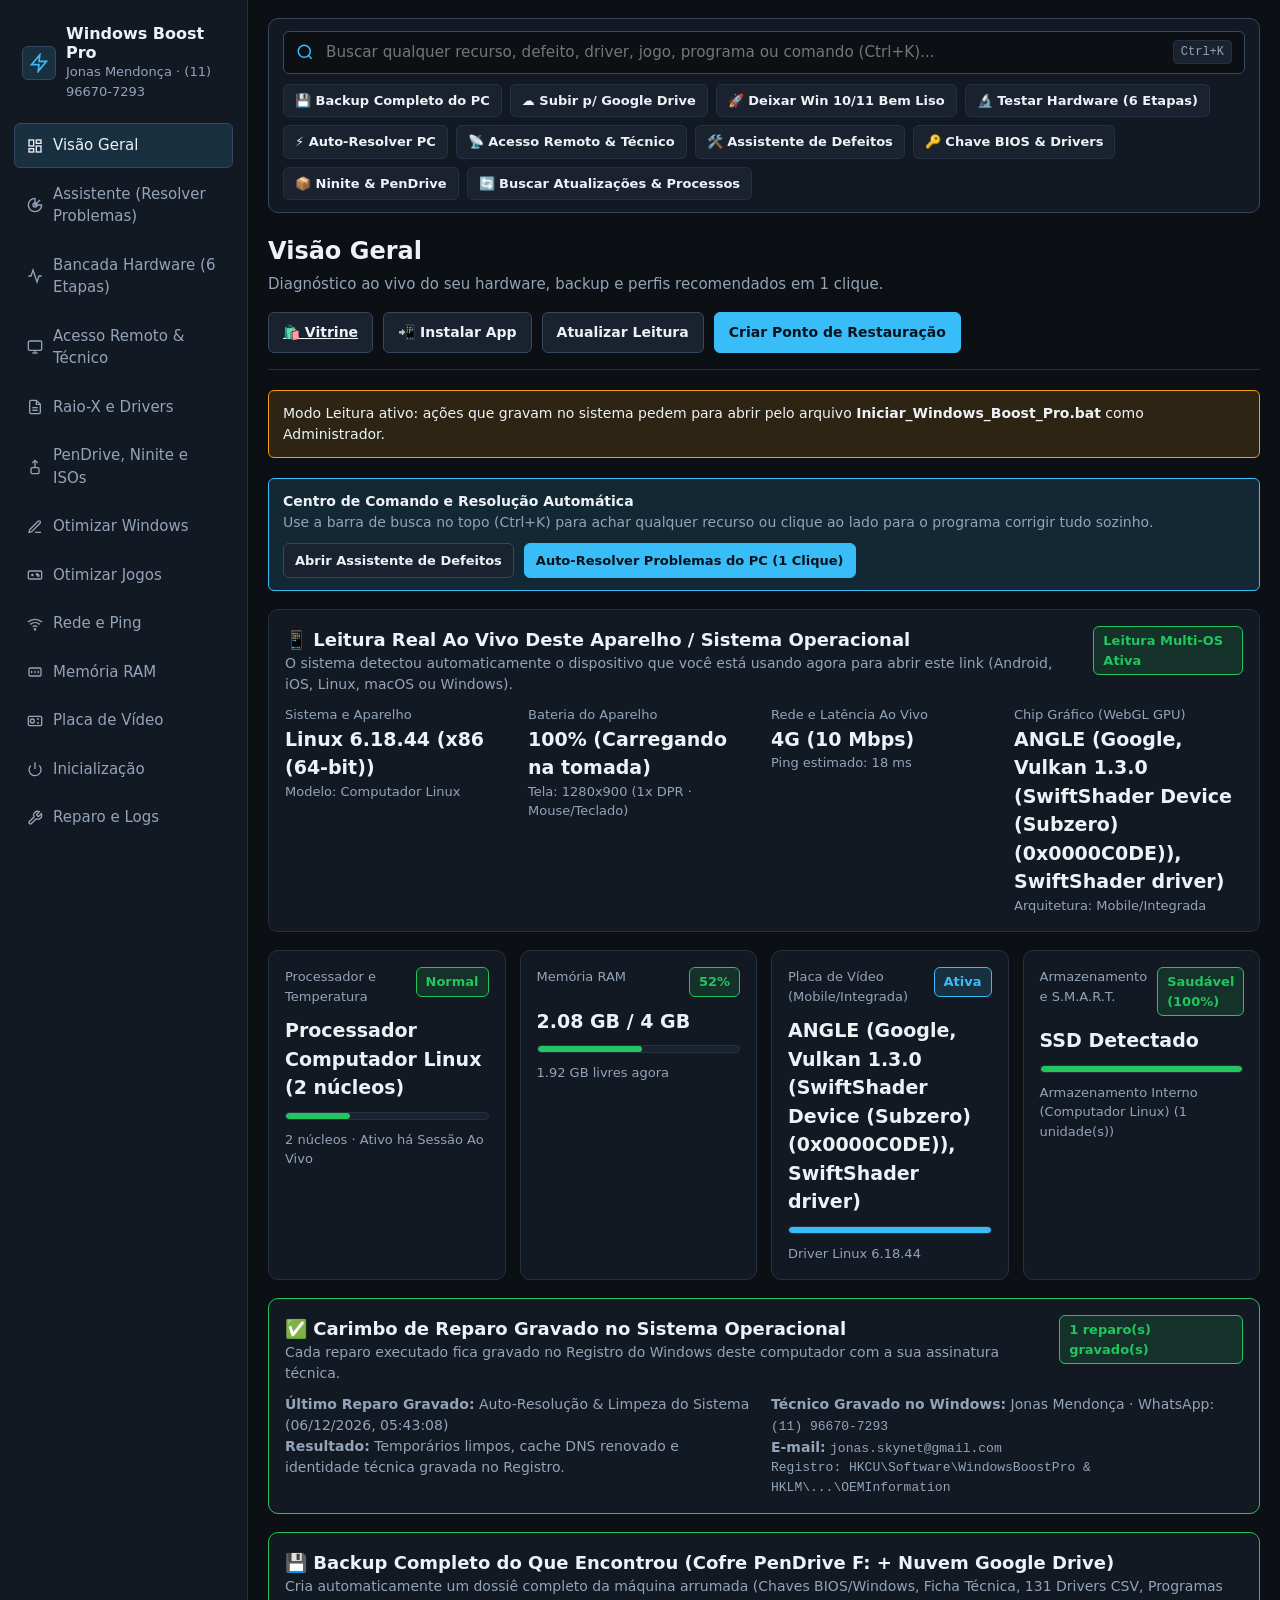
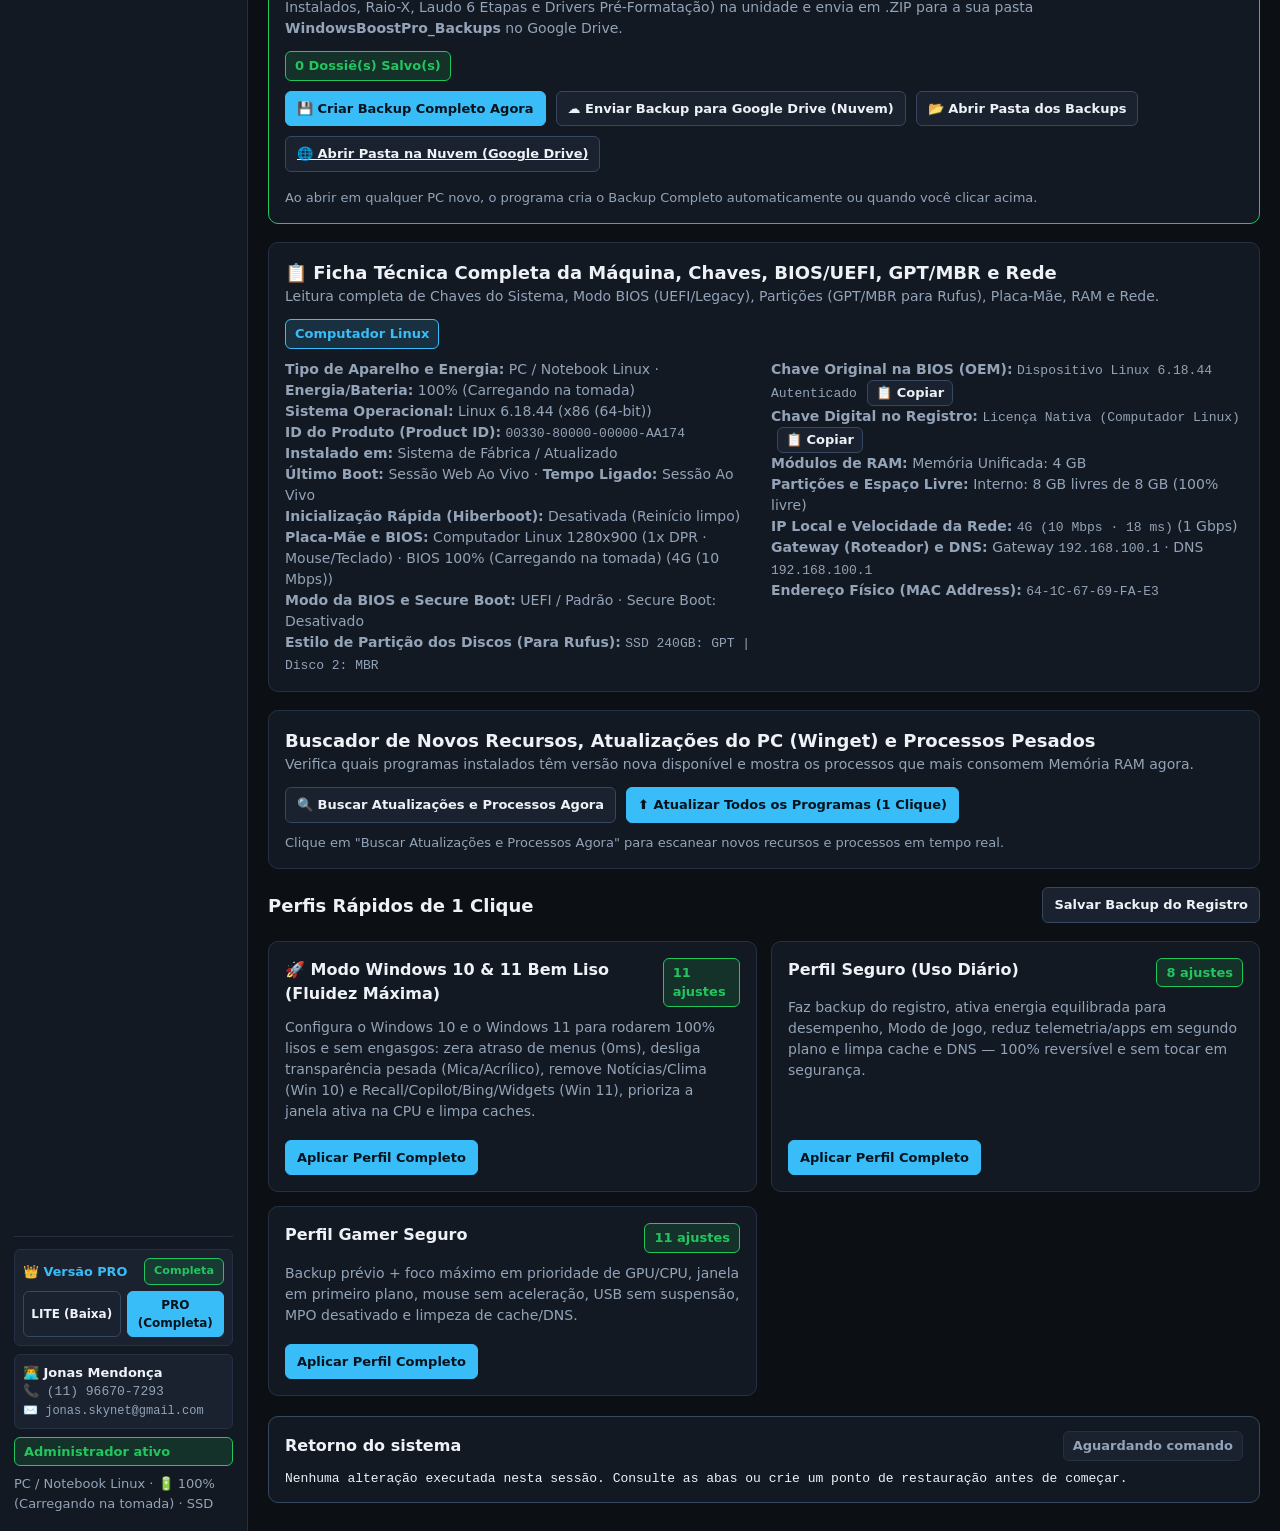
==== docs/index.html @ 18e3bb26 "vitrine: publicar apenas pagina comercial e demonstracao online segura" ====
<!DOCTYPE html>
<html lang="pt-BR">
<head>
  <meta charset="UTF-8">
  <meta name="viewport" content="width=device-width, initial-scale=1.0, viewport-fit=cover">
  <title>Windows Boost Pro — Otimização e Diagnóstico Universal</title>
  <meta name="description" content="Suíte profissional para PC, Notebook, Mac, Linux e Celular: Bancada de Hardware em 6 Etapas, Drivers, Otimização e Laudo PDF.">
  <meta name="theme-color" content="#0c1015">
  <meta name="mobile-web-app-capable" content="yes">
  <meta name="apple-mobile-web-app-capable" content="yes">
  <meta name="apple-mobile-web-app-status-bar-style" content="black-translucent">
  <meta name="apple-mobile-web-app-title" content="Boost Pro">
  <link rel="manifest" href="./manifest.json">
  <link rel="icon" type="image/svg+xml" href="./icon.svg">
  <link rel="apple-touch-icon" href="./icon.svg">
  <link rel="stylesheet" href="./styles.css">
</head>
<body>
  <header class="mobile-header" aria-label="Barra móvel">
    <button type="button" class="btn btn-sm mobile-menu-btn" id="btn-abrir-menu-mobile" aria-expanded="false" aria-controls="barra-lateral-principal">
      ☰ Menu
    </button>
    <div class="mobile-brand-wrap">
      <strong class="mobile-brand-title">Windows Boost Pro</strong>
      <span class="mobile-brand-sub" id="badge-dispositivo-mobile">Multi-Dispositivo</span>
    </div>
    <button type="button" class="btn btn-primary btn-sm" data-instalar-pwa="true">
      📲 App
    </button>
  </header>
  <div class="sidebar-overlay" id="overlay-menu-mobile" hidden></div>

  <div class="app-shell">
    <aside class="sidebar" id="barra-lateral-principal" aria-label="Navegação principal">
      <div class="brand">
        <div class="brand-mark" aria-hidden="true">
          <svg width="20" height="20" viewBox="0 0 24 24" fill="none" stroke="currentColor" stroke-width="2">
            <path d="M13 2L3 14h9l-1 8 10-12h-9l1-8z"/>
          </svg>
        </div>
        <div style="min-width:0; flex:1;">
          <p class="brand-title">Windows Boost Pro</p>
          <p class="brand-sub">Jonas Mendonça · (11) 96670-7293</p>
        </div>
        <button type="button" class="btn btn-sm mobile-close-btn" id="btn-fechar-menu-mobile" aria-label="Fechar menu">✕</button>
      </div>

      <nav class="nav-list" id="menu-navegacao">
        <button type="button" class="nav-btn is-active" data-tab="visao_geral">
          <svg width="16" height="16" viewBox="0 0 24 24" fill="none" stroke="currentColor" stroke-width="2" aria-hidden="true"><rect x="3" y="3" width="7" height="9"/><rect x="14" y="3" width="7" height="5"/><rect x="14" y="12" width="7" height="9"/><rect x="3" y="16" width="7" height="5"/></svg>
          Visão Geral
        </button>
        <button type="button" class="nav-btn" data-tab="assistente">
          <svg width="16" height="16" viewBox="0 0 24 24" fill="none" stroke="currentColor" stroke-width="2" aria-hidden="true"><path d="M12 2a10 10 0 1 0 10 10H12V2z"/><path d="M12 12L19.5 4.5"/><circle cx="12" cy="12" r="3"/></svg>
          Assistente (Resolver Problemas)
        </button>
        <button type="button" class="nav-btn" data-tab="bancada_hardware">
          <svg width="16" height="16" viewBox="0 0 24 24" fill="none" stroke="currentColor" stroke-width="2" aria-hidden="true"><path d="M22 12h-4l-3 9L9 3l-3 9H2"/></svg>
          Bancada Hardware (6 Etapas)
        </button>
        <button type="button" class="nav-btn" data-tab="remoto_tecnico">
          <svg width="16" height="16" viewBox="0 0 24 24" fill="none" stroke="currentColor" stroke-width="2" aria-hidden="true"><rect x="2" y="3" width="20" height="14" rx="2"/><line x1="8" y1="21" x2="16" y2="21"/><line x1="12" y1="17" x2="12" y2="21"/></svg>
          Acesso Remoto &amp; Técnico
        </button>
        <button type="button" class="nav-btn" data-tab="raiox_drivers">
          <svg width="16" height="16" viewBox="0 0 24 24" fill="none" stroke="currentColor" stroke-width="2" aria-hidden="true"><path d="M14 2H6a2 2 0 0 0-2 2v16a2 2 0 0 0 2 2h12a2 2 0 0 0 2-2V8z"/><polyline points="14 2 14 8 20 8"/><line x1="16" y1="13" x2="8" y2="13"/><line x1="16" y1="17" x2="8" y2="17"/></svg>
          Raio-X e Drivers
        </button>
        <button type="button" class="nav-btn" data-tab="pendrive_isos">
          <svg width="16" height="16" viewBox="0 0 24 24" fill="none" stroke="currentColor" stroke-width="2" aria-hidden="true"><path d="M12 2v11"/><polyline points="8 6 12 2 16 6"/><rect x="6" y="13" width="12" height="9" rx="2"/></svg>
          PenDrive, Ninite e ISOs
        </button>
        <button type="button" class="nav-btn" data-tab="otimizar_windows">
          <svg width="16" height="16" viewBox="0 0 24 24" fill="none" stroke="currentColor" stroke-width="2" aria-hidden="true"><path d="M12 20h9"/><path d="M16.5 3.5a2.12 2.12 0 1 1 3 3L7 19l-4 1 1-4Z"/></svg>
          Otimizar Windows
        </button>
        <button type="button" class="nav-btn" data-tab="otimizar_jogos">
          <svg width="16" height="16" viewBox="0 0 24 24" fill="none" stroke="currentColor" stroke-width="2" aria-hidden="true"><rect x="2" y="6" width="20" height="12" rx="2"/><path d="M6 12h4"/><path d="M8 10v4"/><circle cx="15" cy="11" r="1"/><circle cx="17" cy="13" r="1"/></svg>
          Otimizar Jogos
        </button>
        <button type="button" class="nav-btn" data-tab="rede_ping">
          <svg width="16" height="16" viewBox="0 0 24 24" fill="none" stroke="currentColor" stroke-width="2" aria-hidden="true"><path d="M5 12.55a11 11 0 0 1 14.08 0"/><path d="M1.42 9a16 16 0 0 1 21.16 0"/><path d="M8.53 16.11a6 6 0 0 1 6.95 0"/><circle cx="12" cy="20" r="1"/></svg>
          Rede e Ping
        </button>
        <button type="button" class="nav-btn" data-tab="memoria_ram">
          <svg width="16" height="16" viewBox="0 0 24 24" fill="none" stroke="currentColor" stroke-width="2" aria-hidden="true"><rect x="3" y="6" width="18" height="12" rx="2"/><path d="M7 10v4"/><path d="M12 10v4"/><path d="M17 10v4"/></svg>
          Memória RAM
        </button>
        <button type="button" class="nav-btn" data-tab="placa_video">
          <svg width="16" height="16" viewBox="0 0 24 24" fill="none" stroke="currentColor" stroke-width="2" aria-hidden="true"><rect x="2" y="5" width="20" height="14" rx="2"/><circle cx="8" cy="12" r="3"/><path d="M15 9h3"/><path d="M15 15h3"/></svg>
          Placa de Vídeo
        </button>
        <button type="button" class="nav-btn" data-tab="inicializacao">
          <svg width="16" height="16" viewBox="0 0 24 24" fill="none" stroke="currentColor" stroke-width="2" aria-hidden="true"><path d="M12 2v10"/><path d="M18.4 6.6a9 9 0 1 1-12.77.04"/></svg>
          Inicialização
        </button>
        <button type="button" class="nav-btn" data-tab="reparo_logs">
          <svg width="16" height="16" viewBox="0 0 24 24" fill="none" stroke="currentColor" stroke-width="2" aria-hidden="true"><path d="M14.7 6.3a1 1 0 0 0 0 1.4l1.6 1.6a1 1 0 0 0 1.4 0l3.77-3.77a6 6 0 0 1-7.94 7.94l-6.91 6.91a2.12 2.12 0 0 1-3-3l6.91-6.91a6 6 0 0 1 7.94-7.94l-3.76 3.76Z"/></svg>
          Reparo e Logs
        </button>
      </nav>

      <div class="sidebar-foot">
        <div id="bloco-edicao-sidebar" style="padding: 8px; border-radius: 6px; background: var(--surface-2); border: 1px solid var(--border); display:flex; flex-direction:column; gap:6px;">
          <div style="display:flex; justify-content:space-between; align-items:center; gap:6px;">
            <strong id="label-edicao-atual" style="font-size:0.8rem; color: var(--primary);">👑 Versão PRO</strong>
            <span id="badge-edicao-sidebar" class="badge badge-ok" style="font-size:0.7rem;">Completa</span>
          </div>
          <div style="display:flex; gap:6px;">
            <button type="button" class="btn btn-sm" style="flex:1; padding:4px 6px; font-size:0.75rem;" data-trocar-edicao="lite">LITE (Baixa)</button>
            <button type="button" class="btn btn-primary btn-sm" style="flex:1; padding:4px 6px; font-size:0.75rem;" data-trocar-edicao="pro">PRO (Completa)</button>
          </div>
        </div>
        <div id="cracha-tecnico-sidebar" style="padding: 8px; border-radius: 6px; background: var(--surface-2); border: 1px solid var(--border);">
          <strong id="nome-tecnico-sidebar" style="display:block; color: var(--text);">👨‍💻 Jonas Mendonça</strong>
          <span id="tel-tecnico-sidebar" class="mono" style="display:block;">📞 (11) 96670-7293</span>
          <span id="email-tecnico-sidebar" class="mono" style="display:block; font-size:0.75rem; color: var(--text-muted);">✉️ jonas.skynet@gmail.com</span>
        </div>
        <span id="status-admin-sidebar" class="badge">Verificando privilégios...</span>
        <span id="status-disco-sidebar">Armazenamento: verificando...</span>
      </div>
    </aside>

    <main class="main-area">
      <div class="global-search-bar" role="search" aria-label="Busca global de recursos e soluções">
        <div class="search-input-wrap">
          <svg width="18" height="18" viewBox="0 0 24 24" fill="none" stroke="currentColor" stroke-width="2" aria-hidden="true"><circle cx="11" cy="11" r="8"/><line x1="21" y1="21" x2="16.65" y2="16.65"/></svg>
          <input
            type="search"
            id="input-busca-global"
            class="global-search-input"
            placeholder="Buscar qualquer recurso, defeito, driver, jogo, programa ou comando (Ctrl+K)..."
            autocomplete="off"
          >
          <kbd class="kbd-hint">Ctrl+K</kbd>
        </div>
        <div class="quick-pills" aria-label="Atalhos rápidos">
          <button type="button" class="quick-pill" data-criar-dossie="true">💾 Backup Completo do PC</button>
          <button type="button" class="quick-pill" data-enviar-gdrive="true">☁️ Subir p/ Google Drive</button>
          <button type="button" class="quick-pill" data-perfil="perfil_windows_liso">🚀 Deixar Win 10/11 Bem Liso</button>
          <button type="button" class="quick-pill" data-atalho-aba="bancada_hardware">🔬 Testar Hardware (6 Etapas)</button>
          <button type="button" class="quick-pill" data-autocorrigir="true">⚡ Auto-Resolver PC</button>
          <button type="button" class="quick-pill" data-atalho-aba="remoto_tecnico">📡 Acesso Remoto &amp; Técnico</button>
          <button type="button" class="quick-pill" data-atalho-aba="assistente">🛠️ Assistente de Defeitos</button>
          <button type="button" class="quick-pill" data-atalho-aba="raiox_drivers">🔑 Chave BIOS &amp; Drivers</button>
          <button type="button" class="quick-pill" data-atalho-aba="pendrive_isos">📦 Ninite &amp; PenDrive</button>
          <button type="button" class="quick-pill" id="btn-topo-novos-recursos">🔄 Buscar Atualizações &amp; Processos</button>
        </div>
      </div>

      <section id="painel-resultados-busca" class="search-results-drawer" hidden aria-live="polite"></section>

      <header class="topbar">
        <div>
          <h1 class="page-title" id="titulo-aba">Visão Geral</h1>
          <p class="page-subtitle" id="subtitulo-aba">Diagnóstico ao vivo do seu hardware e ajustes reversíveis com backup.</p>
        </div>
        <div class="topbar-actions">
          <a class="btn" href="./vitrine.html" target="_blank" rel="noopener">🛍️ Vitrine</a>
          <button type="button" class="btn" data-instalar-pwa="true">📲 Instalar App</button>
          <button type="button" class="btn" id="btn-atualizar-hw">Atualizar Leitura</button>
          <button type="button" class="btn btn-primary" id="btn-ponto-restauracao">Criar Ponto de Restauração</button>
        </div>
      </header>

      <div id="aviso-admin-banner" class="notice notice-warn" hidden>
        <span>Modo Leitura ativo: ações que gravam no sistema pedem para abrir pelo arquivo <strong>Iniciar_Windows_Boost_Pro.bat</strong> como Administrador.</span>
      </div>

      <section id="conteudo-principal" aria-live="polite"></section>

      <section class="console-box" aria-label="Retorno das execuções">
        <div class="console-head">
          <strong>Retorno do sistema</strong>
          <span class="badge" id="console-status">Aguardando comando</span>
        </div>
        <pre class="console-pre" id="console-saida">Nenhuma alteração executada nesta sessão. Consulte as abas ou crie um ponto de restauração antes de começar.</pre>
      </section>
    </main>
  </div>

  <div class="modal-backdrop" id="modal-avancado" hidden role="dialog" aria-modal="true" aria-labelledby="modal-avancado-titulo">
    <div class="modal-dialog">
      <h2 class="section-title" id="modal-avancado-titulo">Confirmação de ajuste avançado</h2>
      <p class="item-desc" id="modal-avancado-texto">Este ajuste altera recursos de proteção baseados em virtualização do Windows.</p>
      <div class="modal-actions">
        <button type="button" class="btn" id="btn-modal-cancelar">Cancelar</button>
        <button type="button" class="btn btn-danger" id="btn-modal-confirmar">Confirmar aplicação</button>
      </div>
    </div>
  </div>

  <script type="module" src="./app.js"></script>
</body>
</html>
---- docs/styles.css ----
/* Hallmark Floor · Interface técnica local em estúdio escuro sem ruído visual */
:root {
  --bg: #0c1015;
  --surface: #131922;
  --surface-2: #19222e;
  --border: #253142;
  --border-strong: #36475f;
  --text: #eef2f7;
  --text-muted: #93a3b8;
  --primary: #38bdf8;
  --primary-hover: #7dd3fc;
  --on-primary: #06131d;
  --primary-soft: rgba(56, 189, 248, 0.14);
  --ok: #22c55e;
  --ok-soft: rgba(34, 197, 94, 0.14);
  --warn: #f59e0b;
  --warn-soft: rgba(245, 158, 11, 0.14);
  --danger: #ef4444;
  --danger-soft: rgba(239, 68, 68, 0.14);
  --overlay: rgba(6, 9, 13, 0.78);
  --font-sans: "Segoe UI Variable", "Segoe UI", system-ui, -apple-system, sans-serif;
  --font-mono: "Cascadia Code", "Consolas", monospace;
  --radius: 10px;
  --radius-sm: 6px;
}

*,
*::before,
*::after {
  box-sizing: border-box;
}

html,
body {
  margin: 0;
  padding: 0;
  overflow-x: clip;
  background-color: var(--bg);
  color: var(--text);
  font-family: var(--font-sans);
  font-size: 16px;
  line-height: 1.5;
}

button,
input,
select {
  font: inherit;
  color: inherit;
}

:focus-visible {
  outline: 2px solid var(--primary);
  outline-offset: 2px;
}

.app-shell {
  display: grid;
  grid-template-columns: 248px minmax(0, 1fr);
  min-height: 100vh;
  max-width: 1480px;
  margin: 0 auto;
}

/* Barra lateral */
.sidebar {
  background-color: var(--surface);
  border-right: 1px solid var(--border);
  padding: 20px 14px;
  display: flex;
  flex-direction: column;
  gap: 18px;
}

.brand {
  display: flex;
  align-items: center;
  gap: 10px;
  padding: 4px 8px;
}

.brand-mark {
  width: 34px;
  height: 34px;
  border-radius: var(--radius-sm);
  background-color: var(--primary-soft);
  border: 1px solid var(--border-strong);
  color: var(--primary);
  display: grid;
  place-items: center;
  flex-shrink: 0;
}

.brand-title {
  margin: 0;
  font-size: 1rem;
  font-weight: 700;
  line-height: 1.2;
}

.brand-sub {
  margin: 0;
  font-size: 0.8125rem;
  color: var(--text-muted);
}

.nav-list {
  display: flex;
  flex-direction: column;
  gap: 4px;
}

.nav-btn {
  width: 100%;
  display: flex;
  align-items: center;
  gap: 10px;
  padding: 10px 12px;
  border: 1px solid transparent;
  border-radius: var(--radius-sm);
  background-color: transparent;
  color: var(--text-muted);
  text-align: left;
  font-size: 0.9375rem;
  font-weight: 500;
  cursor: pointer;
  transition: background-color 140ms ease, color 140ms ease, border-color 140ms ease;
}

.nav-btn:hover {
  background-color: var(--surface-2);
  color: var(--text);
}

.nav-btn.is-active {
  background-color: var(--primary-soft);
  border-color: var(--border-strong);
  color: var(--text);
}

.nav-btn svg {
  flex-shrink: 0;
}

.sidebar-foot {
  margin-top: auto;
  padding-top: 12px;
  border-top: 1px solid var(--border);
  display: flex;
  flex-direction: column;
  gap: 8px;
  font-size: 0.8125rem;
  color: var(--text-muted);
}

/* Conteúdo principal */
.main-area {
  min-width: 0;
  padding: 24px 28px 36px;
  display: flex;
  flex-direction: column;
  gap: 20px;
}

#conteudo-principal {
  display: flex;
  flex-direction: column;
  gap: 18px;
}

.topbar {
  display: flex;
  flex-wrap: wrap;
  align-items: flex-start;
  justify-content: space-between;
  gap: 16px;
  padding-bottom: 16px;
  border-bottom: 1px solid var(--border);
}

/* Barra de busca global e pílulas de comando rápido */
.global-search-bar {
  background-color: var(--surface);
  border: 1px solid var(--border-strong);
  border-radius: var(--radius);
  padding: 12px 14px;
  display: flex;
  flex-direction: column;
  gap: 10px;
}

.search-input-wrap {
  display: flex;
  align-items: center;
  gap: 10px;
  background-color: var(--bg);
  border: 1px solid var(--border-strong);
  border-radius: var(--radius-sm);
  padding: 8px 12px;
  color: var(--primary);
}

.search-input-wrap:focus-within {
  border-color: var(--primary);
}

.global-search-input {
  flex: 1 1 auto;
  min-width: 0;
  border: none;
  background: transparent;
  color: var(--text);
  font-size: 0.95rem;
  outline: none;
}

.kbd-hint {
  font-family: var(--font-mono);
  font-size: 0.75rem;
  padding: 2px 7px;
  border-radius: 4px;
  background-color: var(--surface-2);
  border: 1px solid var(--border);
  color: var(--text-muted);
  flex-shrink: 0;
}

.quick-pills {
  display: flex;
  flex-wrap: wrap;
  gap: 8px;
}

.quick-pill {
  padding: 6px 11px;
  border-radius: var(--radius-sm);
  border: 1px solid var(--border);
  background-color: var(--surface-2);
  color: var(--text);
  font-size: 0.8125rem;
  font-weight: 600;
  cursor: pointer;
  transition: background-color 140ms ease, border-color 140ms ease, color 140ms ease;
}

.quick-pill:hover {
  border-color: var(--primary);
  background-color: var(--primary-soft);
}

.search-results-drawer {
  background-color: var(--surface);
  border: 1px solid var(--primary);
  border-radius: var(--radius);
  padding: 16px;
  display: flex;
  flex-direction: column;
  gap: 12px;
}

.search-results-drawer[hidden] {
  display: none;
}

/* Barras de progresso visuais para RAM, Saúde e Discos */
.meter-track {
  width: 100%;
  height: 8px;
  border-radius: 999px;
  background-color: var(--surface-2);
  border: 1px solid var(--border);
  overflow: hidden;
}

.meter-fill {
  height: 100%;
  border-radius: 999px;
  background-color: var(--primary);
  transition: width 220ms ease;
}

.meter-fill-ok {
  background-color: var(--ok);
}

.meter-fill-warn {
  background-color: var(--warn);
}

.meter-fill-danger {
  background-color: var(--danger);
}

/* Notificação flutuante imediata (Toast) para retorno visível no PC e celular */
.toast-flutuante {
  position: fixed;
  top: 16px;
  right: 16px;
  z-index: 80;
  max-width: 390px;
  background-color: var(--surface);
  border: 1px solid var(--primary);
  border-radius: var(--radius);
  padding: 12px 14px;
  display: flex;
  flex-direction: column;
  gap: 4px;
}

.toast-flutuante[hidden] {
  display: none;
}

.toast-ok {
  border-color: var(--ok);
}

.toast-danger {
  border-color: var(--danger);
}

.page-title {
  margin: 0;
  font-size: 1.5rem;
  font-weight: 700;
  overflow-wrap: break-word;
}

.page-subtitle {
  margin: 4px 0 0;
  color: var(--text-muted);
  font-size: 0.9375rem;
}

.topbar-actions {
  display: flex;
  flex-wrap: wrap;
  align-items: center;
  gap: 10px;
}

/* Botões */
.btn {
  display: inline-flex;
  align-items: center;
  justify-content: center;
  gap: 8px;
  padding: 9px 14px;
  border-radius: var(--radius-sm);
  border: 1px solid var(--border-strong);
  background-color: var(--surface-2);
  color: var(--text);
  font-size: 0.875rem;
  font-weight: 600;
  cursor: pointer;
  transition: background-color 140ms ease, border-color 140ms ease, color 140ms ease;
}

.btn:hover:not(:disabled) {
  background-color: var(--surface);
  border-color: var(--primary);
}

.btn:disabled {
  opacity: 0.55;
  cursor: not-allowed;
}

.btn-primary {
  background-color: var(--primary);
  border-color: var(--primary);
  color: var(--on-primary);
}

.btn-primary:hover:not(:disabled) {
  background-color: var(--primary-hover);
  border-color: var(--primary-hover);
}

.btn-danger {
  background-color: var(--danger-soft);
  border-color: var(--danger);
  color: var(--text);
}

.btn-danger:hover:not(:disabled) {
  background-color: var(--danger);
}

.btn-sm {
  padding: 7px 11px;
  font-size: 0.8125rem;
}

/* Badges de estado sem caixa alta esticada */
.badge {
  display: inline-flex;
  align-items: center;
  gap: 6px;
  padding: 4px 9px;
  border-radius: var(--radius-sm);
  font-size: 0.8125rem;
  font-weight: 600;
  border: 1px solid var(--border);
  background-color: var(--surface-2);
  color: var(--text-muted);
}

.badge-ok {
  background-color: var(--ok-soft);
  border-color: var(--ok);
  color: var(--ok);
}

.badge-warn {
  background-color: var(--warn-soft);
  border-color: var(--warn);
  color: var(--warn);
}

.badge-danger {
  background-color: var(--danger-soft);
  border-color: var(--danger);
  color: var(--danger);
}

.badge-info {
  background-color: var(--primary-soft);
  border-color: var(--primary);
  color: var(--primary);
}

/* Grades de métricas e cartões (sem card dentro de card) */
.metrics-grid {
  display: grid;
  grid-template-columns: repeat(4, minmax(0, 1fr));
  gap: 14px;
}

.cards-grid {
  display: grid;
  grid-template-columns: repeat(2, minmax(0, 1fr));
  gap: 14px;
}

.panel {
  background-color: var(--surface);
  border: 1px solid var(--border);
  border-radius: var(--radius);
  padding: 16px;
  display: flex;
  flex-direction: column;
  gap: 10px;
  min-width: 0;
}

.metric-label {
  font-size: 0.8125rem;
  color: var(--text-muted);
  margin: 0;
}

.metric-value {
  font-size: 1.1875rem;
  font-weight: 700;
  margin: 0;
  overflow-wrap: break-word;
}

.metric-meta {
  font-size: 0.8125rem;
  color: var(--text-muted);
  margin: 0;
}

.section-head {
  display: flex;
  flex-wrap: wrap;
  align-items: center;
  justify-content: space-between;
  gap: 12px;
}

.section-title {
  margin: 0;
  font-size: 1.125rem;
  font-weight: 700;
}

/* Barra de filtros e buscas */
.toolbar {
  display: flex;
  flex-wrap: wrap;
  align-items: center;
  gap: 10px;
}

.input-field {
  flex: 1 1 240px;
  min-width: 0;
  padding: 9px 12px;
  border-radius: var(--radius-sm);
  border: 1px solid var(--border-strong);
  background-color: var(--surface);
  color: var(--text);
  font-size: 0.9375rem;
}

.filter-group {
  display: flex;
  flex-wrap: wrap;
  gap: 6px;
}

.filter-chip {
  padding: 7px 12px;
  border-radius: var(--radius-sm);
  border: 1px solid var(--border);
  background-color: var(--surface);
  color: var(--text-muted);
  font-size: 0.8125rem;
  font-weight: 600;
  cursor: pointer;
  transition: background-color 140ms ease, border-color 140ms ease, color 140ms ease;
}

.filter-chip.is-active {
  background-color: var(--primary-soft);
  border-color: var(--primary);
  color: var(--text);
}

/* Banner informativo */
.notice {
  padding: 12px 14px;
  border-radius: var(--radius-sm);
  border: 1px solid var(--border-strong);
  background-color: var(--surface);
  font-size: 0.875rem;
  display: flex;
  flex-wrap: wrap;
  align-items: center;
  justify-content: space-between;
  gap: 10px;
}

.notice-warn {
  border-color: var(--warn);
  background-color: var(--warn-soft);
}

.notice-info {
  border-color: var(--primary);
  background-color: var(--primary-soft);
}

/* Card de otimização */
.item-head {
  display: flex;
  align-items: flex-start;
  justify-content: space-between;
  gap: 10px;
}

.item-title {
  margin: 0;
  font-size: 1rem;
  font-weight: 600;
}

.item-desc {
  margin: 0;
  font-size: 0.875rem;
  color: var(--text-muted);
}

.item-tags {
  display: flex;
  flex-wrap: wrap;
  gap: 6px;
}

.item-actions {
  margin-top: auto;
  padding-top: 8px;
  display: flex;
  flex-wrap: wrap;
  gap: 8px;
}

/* Tabela simples para jogos, inicialização e ping */
.table-wrap {
  width: 100%;
  overflow-x: auto;
  border: 1px solid var(--border);
  border-radius: var(--radius);
  background-color: var(--surface);
}

.data-table {
  width: 100%;
  border-collapse: collapse;
  font-size: 0.875rem;
}

.data-table th,
.data-table td {
  padding: 11px 14px;
  text-align: left;
  border-bottom: 1px solid var(--border);
  vertical-align: middle;
}

.data-table th {
  color: var(--text-muted);
  font-weight: 600;
  background-color: var(--surface-2);
}

.data-table tr:last-child td {
  border-bottom: none;
}

.mono {
  font-family: var(--font-mono);
  font-size: 0.8125rem;
}

/* Faixa de saída do console */
.console-box {
  background-color: var(--surface);
  border: 1px solid var(--border-strong);
  border-radius: var(--radius);
  padding: 14px 16px;
  display: flex;
  flex-direction: column;
  gap: 8px;
}

.console-head {
  display: flex;
  align-items: center;
  justify-content: space-between;
  gap: 8px;
}

.console-pre {
  margin: 0;
  font-family: var(--font-mono);
  font-size: 0.8125rem;
  white-space: pre-wrap;
  word-break: break-word;
  color: var(--text);
  max-height: 220px;
  overflow-y: auto;
}

/* Modal de confirmação avançada */
.modal-backdrop {
  position: fixed;
  inset: 0;
  background-color: var(--overlay);
  display: grid;
  place-items: center;
  padding: 16px;
  z-index: 50;
}

.modal-backdrop[hidden] {
  display: none;
}

.modal-dialog {
  width: 100%;
  max-width: 480px;
  background-color: var(--surface);
  border: 1px solid var(--danger);
  border-radius: var(--radius);
  padding: 20px;
  display: flex;
  flex-direction: column;
  gap: 14px;
}

.modal-actions {
  display: flex;
  justify-content: flex-end;
  gap: 10px;
}

/* Cabeçalho móvel e gaveta lateral para Celulares, Tablets, Notebooks e Mac */
.mobile-header,
.mobile-close-btn,
.sidebar-overlay {
  display: none;
}

@media (max-width: 1280px) {
  .main-area {
    padding: 18px 20px 30px;
  }
}

@media (max-width: 1080px) {
  .metrics-grid {
    grid-template-columns: repeat(2, minmax(0, 1fr));
  }
}

@media (max-width: 860px) {
  body {
    font-size: 15px;
    padding-bottom: env(safe-area-inset-bottom, 0px);
  }

  .mobile-header {
    position: sticky;
    top: 0;
    z-index: 45;
    display: flex;
    align-items: center;
    justify-content: space-between;
    gap: 10px;
    padding: calc(10px + env(safe-area-inset-top, 0px)) 14px 10px;
    background-color: var(--surface);
    border-bottom: 1px solid var(--border-strong);
  }

  .mobile-brand-wrap {
    display: flex;
    flex-direction: column;
    min-width: 0;
    flex: 1;
  }

  .mobile-brand-title {
    font-size: 0.95rem;
    line-height: 1.2;
    white-space: nowrap;
    overflow: hidden;
    text-overflow: ellipsis;
  }

  .mobile-brand-sub {
    font-size: 0.75rem;
    color: var(--primary);
    white-space: nowrap;
    overflow: hidden;
    text-overflow: ellipsis;
  }

  .mobile-close-btn {
    display: inline-flex;
    align-items: center;
    justify-content: center;
    min-width: 36px;
    min-height: 36px;
    padding: 4px 10px;
  }

  .sidebar-overlay {
    position: fixed;
    inset: 0;
    z-index: 55;
    background-color: var(--overlay);
  }

  .sidebar-overlay.is-open {
    display: block;
  }

  .app-shell {
    grid-template-columns: 1fr;
  }

  .sidebar {
    position: fixed;
    top: 0;
    left: 0;
    bottom: 0;
    width: min(84vw, 310px);
    z-index: 60;
    overflow-y: auto;
    border-right: 1px solid var(--border-strong);
    border-bottom: none;
    transform: translateX(-105%);
    transition: transform 180ms ease;
  }

  .sidebar.is-open {
    transform: translateX(0);
  }

  .main-area {
    padding: 14px 12px 28px;
    gap: 14px;
  }

  .quick-pills {
    flex-wrap: nowrap;
    overflow-x: auto;
    -webkit-overflow-scrolling: touch;
    padding-bottom: 4px;
    scrollbar-width: thin;
  }

  .quick-pill {
    flex: 0 0 auto;
    white-space: nowrap;
    min-height: 38px;
  }

  .kbd-hint {
    display: none;
  }

  .btn,
  .nav-btn {
    min-height: 44px;
  }

  .topbar {
    gap: 10px;
  }

  .topbar-actions {
    width: 100%;
    display: flex;
    flex-wrap: wrap;
    gap: 8px;
  }

  .topbar-actions .btn {
    flex: 1 1 auto;
    justify-content: center;
  }

  .cards-grid,
  .metrics-grid {
    grid-template-columns: 1fr;
  }

  .toast-flutuante {
    top: auto;
    bottom: 14px;
    left: 12px;
    right: 12px;
    max-width: none;
  }
}

@media (prefers-reduced-motion: reduce) {
  *,
  *::before,
  *::after {
    transition: none !important;
    animation: none !important;
  }
}
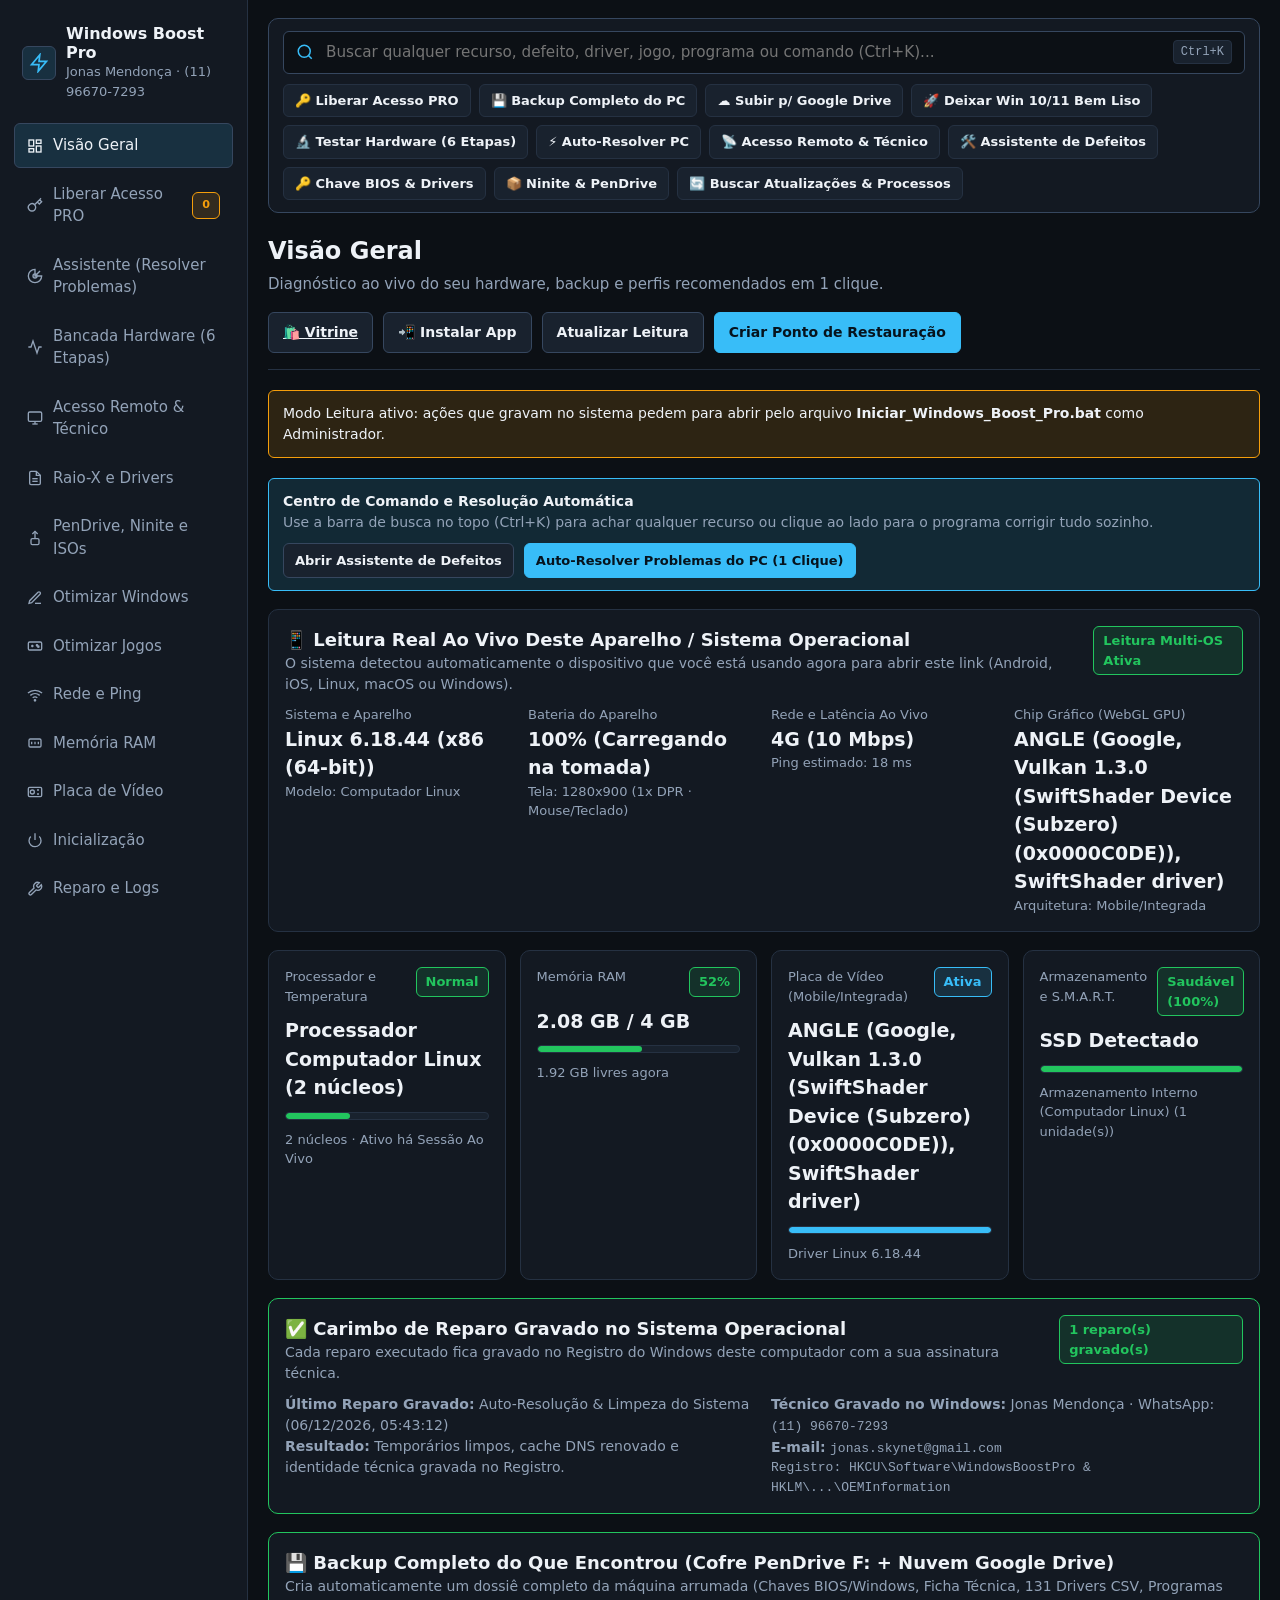
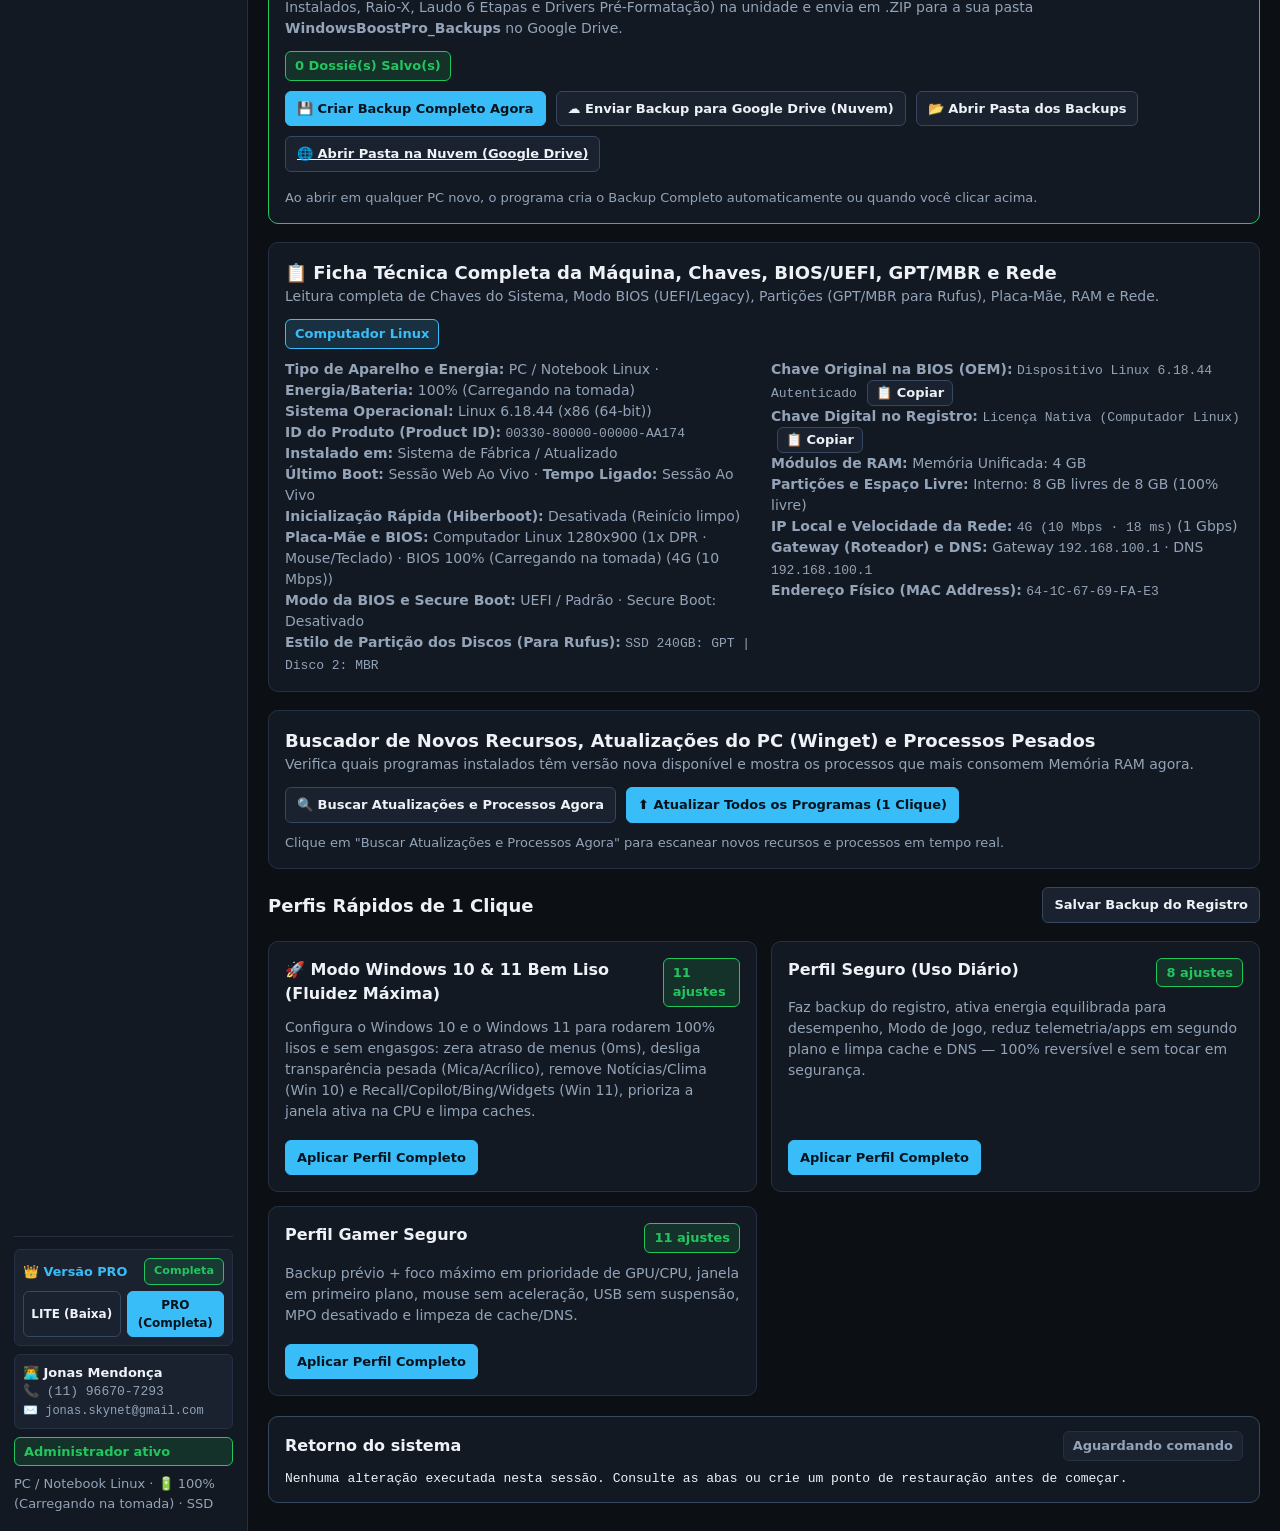
==== commit 25800eef: "vitrine: adicionar aba Liberar Acesso PRO com pedidos e aviso ao cliente" ====
--- a/docs/index.html
+++ b/docs/index.html
@@ -50,6 +50,11 @@
           <svg width="16" height="16" viewBox="0 0 24 24" fill="none" stroke="currentColor" stroke-width="2" aria-hidden="true"><rect x="3" y="3" width="7" height="9"/><rect x="14" y="3" width="7" height="5"/><rect x="14" y="12" width="7" height="9"/><rect x="3" y="16" width="7" height="5"/></svg>
           Visão Geral
         </button>
+        <button type="button" class="nav-btn" data-tab="liberar_pro" id="nav-btn-liberar-pro">
+          <svg width="16" height="16" viewBox="0 0 24 24" fill="none" stroke="currentColor" stroke-width="2" aria-hidden="true"><path d="M21 2l-2 2m-7.61 7.61a5.5 5.5 0 1 1-7.778 7.778 5.5 5.5 0 0 1 7.777-7.777zm0 0L15.5 7.5m0 0l3 3L22 7l-3-3m-3.5 3.5L19 4"/></svg>
+          Liberar Acesso PRO
+          <span id="badge-pedidos-pro-nav" class="badge badge-warn" style="margin-left:auto; font-size:0.7rem;" hidden>0</span>
+        </button>
         <button type="button" class="nav-btn" data-tab="assistente">
           <svg width="16" height="16" viewBox="0 0 24 24" fill="none" stroke="currentColor" stroke-width="2" aria-hidden="true"><path d="M12 2a10 10 0 1 0 10 10H12V2z"/><path d="M12 12L19.5 4.5"/><circle cx="12" cy="12" r="3"/></svg>
           Assistente (Resolver Problemas)
@@ -135,6 +140,7 @@
           <kbd class="kbd-hint">Ctrl+K</kbd>
         </div>
         <div class="quick-pills" aria-label="Atalhos rápidos">
+          <button type="button" class="quick-pill" data-atalho-aba="liberar_pro">🔑 Liberar Acesso PRO</button>
           <button type="button" class="quick-pill" data-criar-dossie="true">💾 Backup Completo do PC</button>
           <button type="button" class="quick-pill" data-enviar-gdrive="true">☁️ Subir p/ Google Drive</button>
           <button type="button" class="quick-pill" data-perfil="perfil_windows_liso">🚀 Deixar Win 10/11 Bem Liso</button>
@@ -167,6 +173,8 @@
         <span>Modo Leitura ativo: ações que gravam no sistema pedem para abrir pelo arquivo <strong>Iniciar_Windows_Boost_Pro.bat</strong> como Administrador.</span>
       </div>
 
+      <div id="aviso-liberacao-banner" hidden></div>
+
       <section id="conteudo-principal" aria-live="polite"></section>
 
       <section class="console-box" aria-label="Retorno das execuções">
